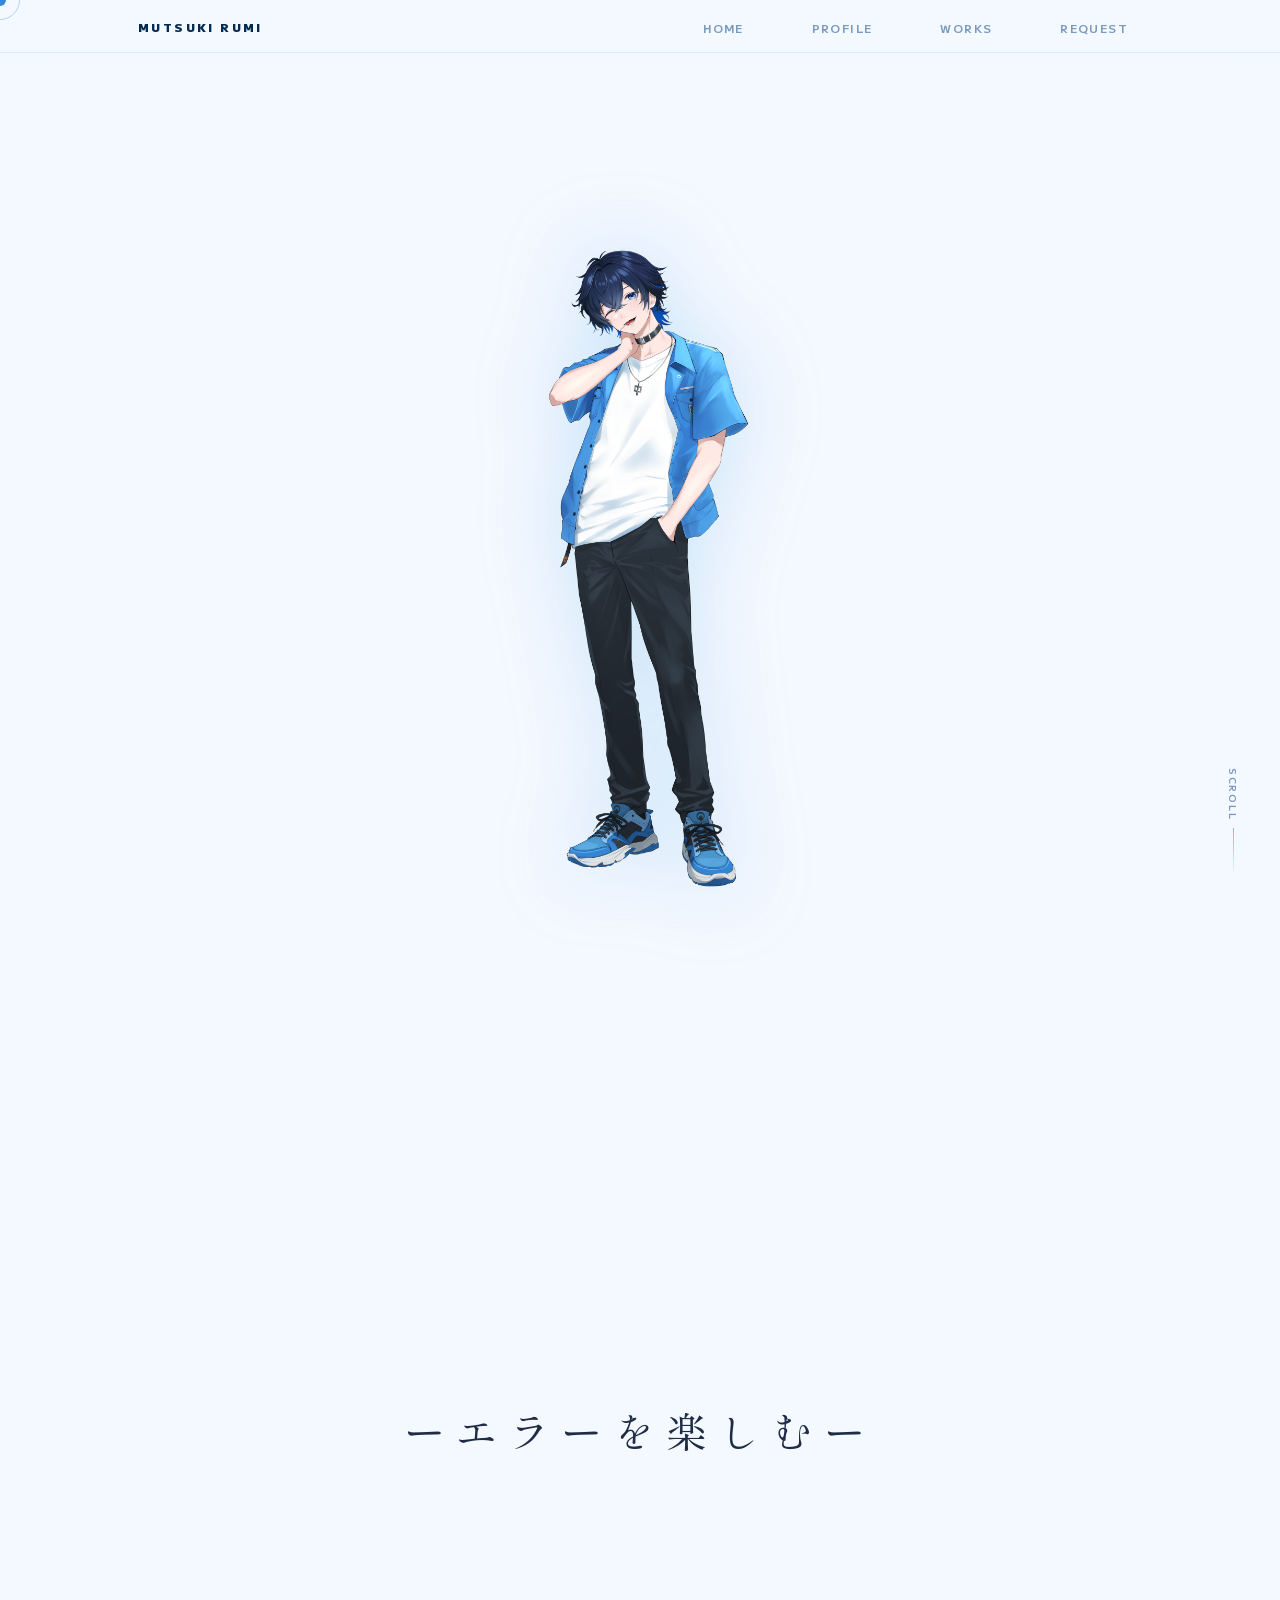
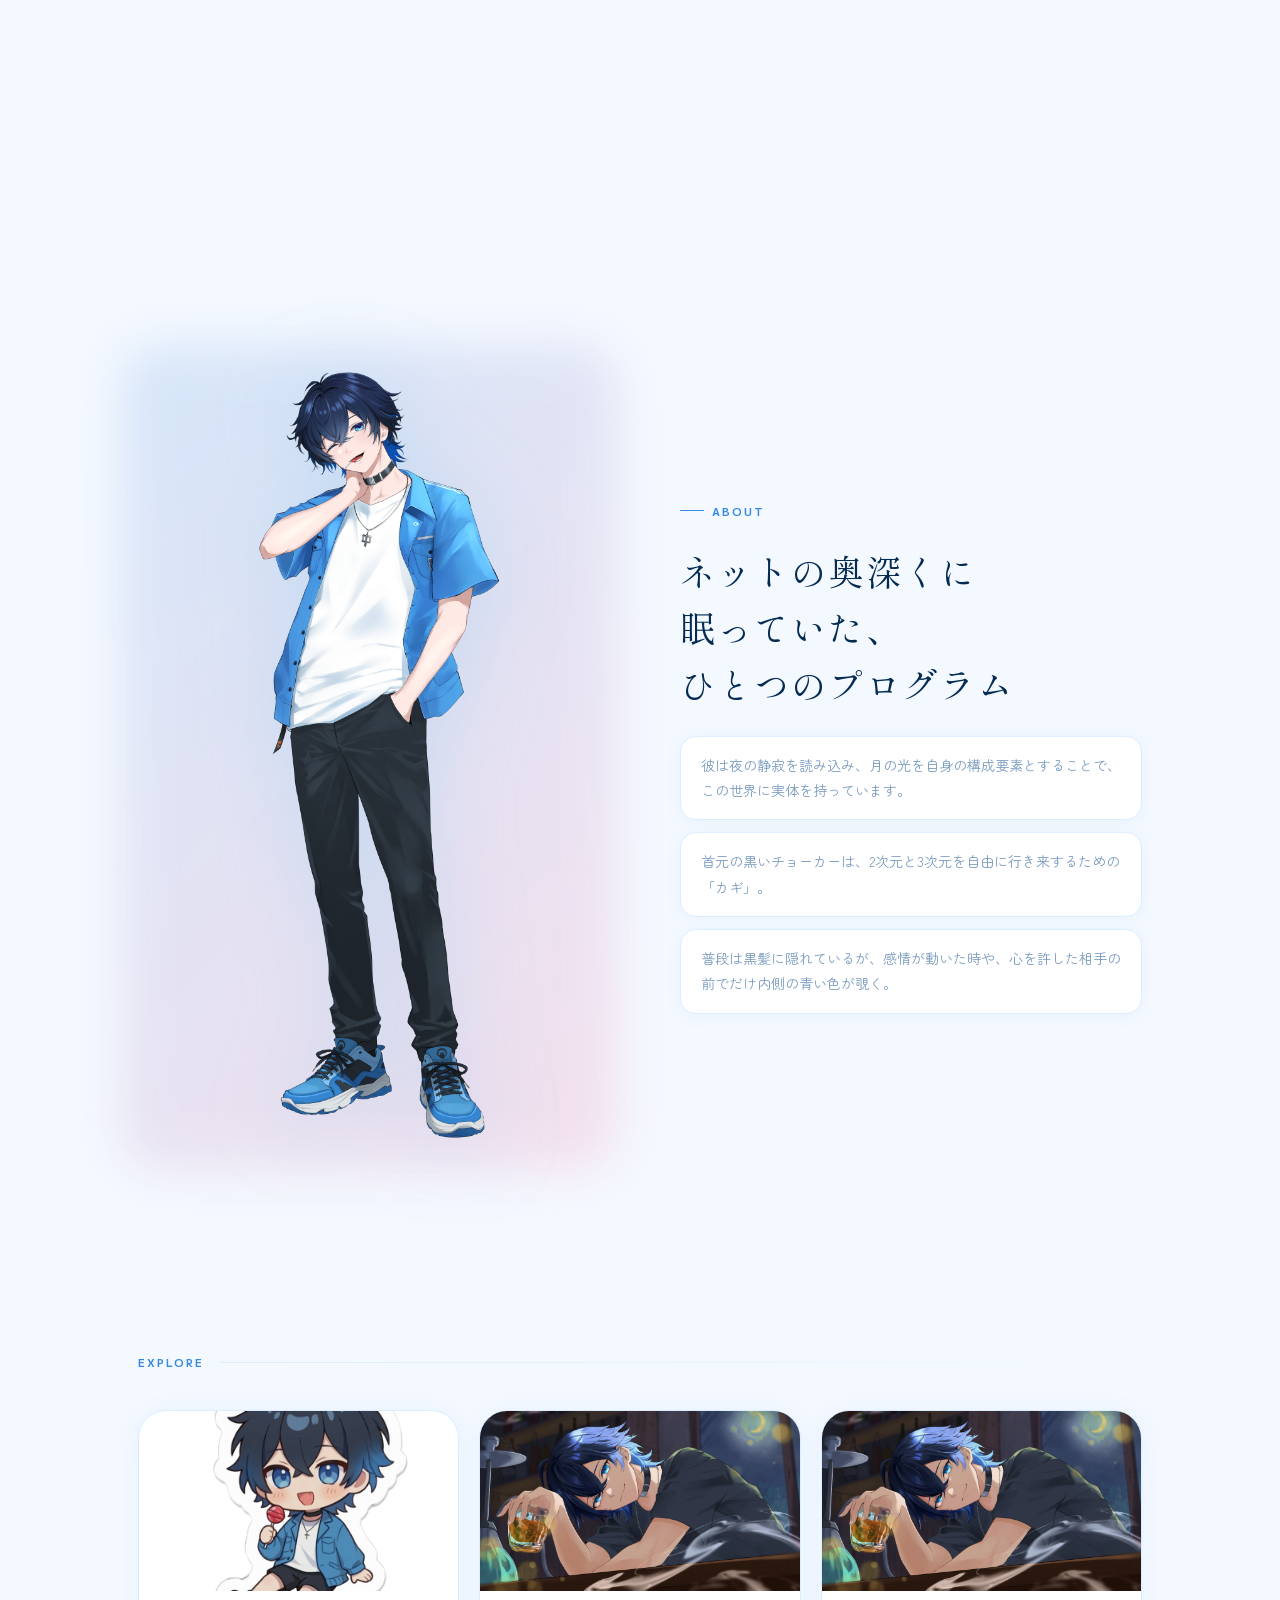
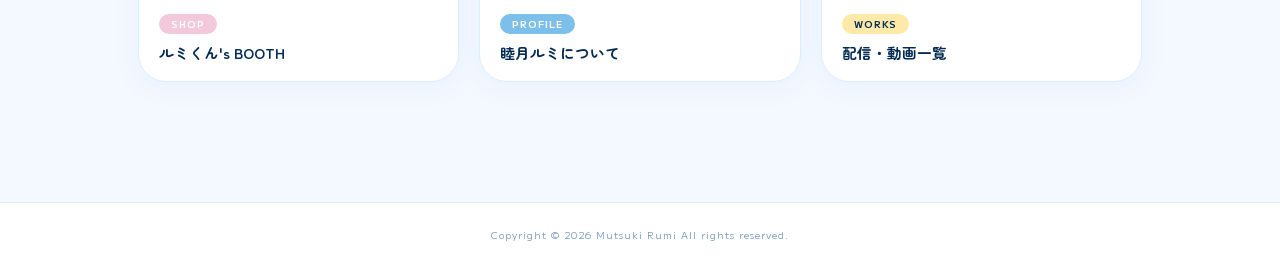
==== index.html @ 32a4a2ce "Add files via upload" ====
<!DOCTYPE html>
<html lang="ja">
<head>
  <meta charset="UTF-8">
  <meta name="viewport" content="width=device-width, initial-scale=1.0">
  <title>睦月ルミ — プログラマー系VTuber</title>
  <link rel="preconnect" href="https://fonts.googleapis.com">
  <link rel="preconnect" href="https://fonts.gstatic.com" crossorigin>
  <link href="https://fonts.googleapis.com/css2?family=Shippori+Mincho:wght@300;400&family=Zen+Maru+Gothic:wght@400;700&family=M+PLUS+1:wght@700;900&display=swap" rel="stylesheet">
  <style>
    /* ── トークン ── */
    :root {
      --bg:          #f4f8ff;
      --surface:     #ffffff;
      --blue-l:      #B5D4F4;
      --blue-m:      #7bbfea;
      --blue-d:      #378ADD;
      --navy:        #042C53;
      --pink:        #f4c8db;
      --yellow:      #ffe9a8;
      --text:        #1e2d45;
      --muted:       #7a9bbf;
      --border:      #daeeff;
      --r-m:         16px;
      --r-l:         28px;
      --r-full:      9999px;
    }

    *,*::before,*::after{box-sizing:border-box;margin:0;padding:0;}
    html{scroll-behavior:smooth;}
    body{
      background:var(--bg);
      color:var(--text);
      font-family:'Zen Maru Gothic',sans-serif;
      overflow-x:hidden;
    }
    img{display:block;max-width:100%;}
    a{text-decoration:none;color:inherit;}

    /* ── ローダー ── */
    .loader{
      position:fixed;inset:0;
      background:#cee7ff;
      display:flex;align-items:center;justify-content:center;
      z-index:9999;
      transition:opacity .4s ease;
    }
    .loader.hide{opacity:0;pointer-events:none;}
    .loader svg{width:400px;height:300px;visibility:hidden;}

    /* ── カスタムカーソル ── */
    .cursor{
      position:fixed;
      width:12px;height:12px;
      border-radius:50%;
      background:var(--blue-d);
      pointer-events:none;
      z-index:9998;
      transform:translate(-50%,-50%);
      transition:transform .1s ease, width .3s ease, height .3s ease, opacity .3s ease;
      mix-blend-mode:multiply;
    }
    .cursor-ring{
      position:fixed;
      width:40px;height:40px;
      border-radius:50%;
      border:1.5px solid var(--blue-m);
      pointer-events:none;
      z-index:9997;
      transform:translate(-50%,-50%);
      transition:transform .15s ease, width .3s ease, height .3s ease, opacity .3s ease;
      opacity:.6;
    }
    .cursor.hovered{width:6px;height:6px;}
    .cursor-ring.hovered{width:56px;height:56px;opacity:.3;}

    /* ── ナビ ── */
    .nav{
      position:fixed;top:0;left:0;width:100%;z-index:200;
      background:rgba(244,248,255,.75);
      backdrop-filter:blur(16px);
      border-bottom:1px solid var(--border);
    }
    .nav__inner{
      max-width:1100px;margin:0 auto;
      padding:14px 48px;
      display:flex;align-items:center;justify-content:space-between;
    }
    .nav__logo{
      font-family:'M PLUS 1',sans-serif;
      font-size:.75rem;font-weight:900;
      letter-spacing:.2em;color:var(--navy);
      text-transform:uppercase;
    }
    .nav__menu{display:flex;gap:40px;list-style:none;}
    .nav__menu a{
      font-family:'M PLUS 1',sans-serif;
      font-size:.72rem;font-weight:700;
      letter-spacing:.12em;text-transform:uppercase;
      color:var(--muted);
      padding:4px 14px;border-radius:var(--r-full);
      transition:background .25s,color .25s;
    }
    .nav__menu a:hover{background:var(--blue-l);color:var(--navy);}

    /* ── HERO ── */
    .hero{
      position:relative;width:100%;height:100svh;min-height:600px;
      overflow: visible;  /* hidden → visible */
      display:grid;place-items:center;
      margin-bottom: 400px;
    }
    .hero__video-wrap{position:absolute;inset:0;z-index:0;}
    .hero__video-wrap video{width:100%;height:100%;object-fit:cover;display:block;}
    .hero__overlay{
      position:absolute;inset:0;z-index:1;
      background:linear-gradient(to bottom,
        rgba(244,248,255,.3) 0%,
        rgba(244,248,255,.1) 40%,
        rgba(244,248,255,.85) 100%);
    }

    /* 泡 */
    .hero__bubbles{
      position:absolute;top:0;left:50%;transform:translateX(-50%);
      width:100%;max-width:15rem;
      opacity:.55;z-index:2;pointer-events:none;overflow:visible;
    }
    .bubbles circle{stroke:var(--blue-m);fill:none;}
    .bubbles-large>g,.bubbles-small>g{transform:translateY(2048px);opacity:0;}
    .bubbles-large>g:nth-of-type(1){animation:bup 6.5s infinite;}
    .bubbles-large>g:nth-of-type(2){animation:bup 5.25s .25s infinite;}
    .bubbles-large>g:nth-of-type(3){animation:bup 6s .75s infinite;}
    .bubbles-large>g:nth-of-type(4){animation:bup 5.5s 1.5s infinite;}
    .bubbles-large>g:nth-of-type(5){animation:bup 6.5s 4s infinite;}
    .bubbles-small>g:nth-of-type(1){animation:bup 5.25s infinite;}
    .bubbles-small>g:nth-of-type(2){animation:bup 5.75s infinite;}
    .bubbles-small>g:nth-of-type(3){animation:bup 5.25s .25s infinite;}
    .bubbles-small>g:nth-of-type(4){animation:bup 5.75s .325s infinite;}
    .bubbles-small>g:nth-of-type(5){animation:bup 6s .125s infinite;}
    .bubbles-small>g:nth-of-type(6){animation:bup 5.13s .25s infinite;}
    .bubbles-small>g:nth-of-type(7){animation:bup 6.25s .35s infinite;}
    .bubbles-small>g:nth-of-type(8){animation:bup 7s .2s infinite;}
    .bubbles-small>g:nth-of-type(9){animation:bup 6.25s .233s infinite;}
    @keyframes bup{
      0%{opacity:0;}10%,90%{opacity:1;}
      100%{opacity:0;transform:translateY(-1024px);}
    }

    /* キャラ */
    .hero__chara{
      position:absolute;bottom:0;left:50%;
      transform:translateX(-50%);
      width:clamp(220px,30vw,460px);
      height:auto;z-index:3;pointer-events:none;
      filter:drop-shadow(0 0 40px rgba(123,191,234,.35));
      animation:float 4s ease-in-out infinite;
    }
    @keyframes float{
      0%,100%{transform:translateX(-50%) translateY(0);}
      50%{transform:translateX(-50%) translateY(-14px);}
    }

    /* グリッチキャプション */
    .hero__caption {
      text-align: center;
      padding: 100px 0;
      width: 100%;
    }

    .glitch{
      font-family:'Shippori Mincho',serif;
      font-size:clamp(1.3rem,3.2vw,2.6rem);
      font-weight:300;
      letter-spacing:.28em;
      color:var(--text);
      display:inline-block;
      position:relative;overflow:hidden;
      height:1.4em;
    }
    /* 1ブロック分だけ表示 */
    .glitch .block{display:inline-block;}
    .glitch .block:last-child{
      position:absolute;top:100%;left:0;
      color:var(--blue-d);
    }
    .glitch .letter{
      display:inline-block;
      transition:transform .6s cubic-bezier(.76,0,.24,1);
    }
    .glitch:hover .letter{transform:translateY(-100%);}
    .glitch .letter:nth-child(1){transition-delay:.00s;}
    .glitch .letter:nth-child(2){transition-delay:.05s;}
    .glitch .letter:nth-child(3){transition-delay:.10s;}
    .glitch .letter:nth-child(4){transition-delay:.15s;}
    .glitch .letter:nth-child(5){transition-delay:.20s;}
    .glitch .letter:nth-child(6){transition-delay:.25s;}
    .glitch .letter:nth-child(7){transition-delay:.30s;}
    .glitch .letter:nth-child(8){transition-delay:.35s;}
    .glitch .letter:nth-child(9){transition-delay:.40s;}
    .glitch .letter:nth-child(10){transition-delay:.45s;}
    .glitch .letter:nth-child(11){transition-delay:.50s;}
    .glitch .letter:nth-child(12){transition-delay:.55s;}

    /* 流れ星 */
    .star-particle{
      position:absolute;width:5px;height:5px;border-radius:50%;
      background:rgba(255,255,255,.95);pointer-events:none;
      transform:translate(-50%,-50%);z-index:10;
      box-shadow:0 0 8px 3px rgba(123,191,234,.8);
      animation:sfade .6s ease forwards;
    }
    @keyframes sfade{
      0%{opacity:1;transform:translate(-50%,-50%) scale(1);}
      100%{opacity:0;transform:translate(-50%,-50%) scale(0);}
    }

    /* スクロール誘導 */
    .hero__scroll{
      position:absolute;bottom:24px;right:40px;z-index:4;
      display:flex;flex-direction:column;align-items:center;gap:8px;
    }
    .hero__scroll span{
      font-family:'M PLUS 1',sans-serif;
      font-size:.6rem;font-weight:700;
      letter-spacing:.18em;color:var(--muted);
      text-transform:uppercase;
      writing-mode:vertical-rl;
    }
    .hero__scroll-line{
      width:1px;height:48px;
      background:linear-gradient(to bottom,var(--blue-m),transparent);
      animation:scroll-line 2s ease-in-out infinite;
    }
    @keyframes scroll-line{
      0%{transform:scaleY(0);transform-origin:top;}
      50%{transform:scaleY(1);transform-origin:top;}
      51%{transform:scaleY(1);transform-origin:bottom;}
      100%{transform:scaleY(0);transform-origin:bottom;}
    }

    /* ── ABOUT ── */
    .about{
      max-width:1100px;margin:0 auto;
      padding: 400px 48px 120px;
      display:grid;
      grid-template-columns:1fr 1fr;
      gap:80px;align-items:center;
    }
    .about__img-wrap{position:relative;}
    .about__img-wrap::before{
      content:'';
      position:absolute;
      inset:-16px;
      border-radius:40px;
      background:linear-gradient(135deg,var(--blue-l),var(--pink));
      z-index:0;
      opacity:.5;
      filter:blur(24px);
      animation:glow-pulse 3s ease-in-out infinite;
    }
    @keyframes glow-pulse{
      0%,100%{opacity:.4;transform:scale(1);}
      50%{opacity:.7;transform:scale(1.04);}
    }
    .about__img-wrap img{
      position:relative;z-index:1;
      width:100%;height:auto;
      border-radius:32px;
      filter:drop-shadow(0 8px 40px rgba(123,191,234,.25));
    }
    .about__text{
      display:flex;flex-direction:column;gap:24px;
    }
    .about__label{
      display:inline-flex;align-items:center;gap:8px;
      font-family:'M PLUS 1',sans-serif;
      font-size:.68rem;font-weight:700;letter-spacing:.18em;
      color:var(--blue-d);text-transform:uppercase;
    }
    .about__label::before{
      content:'';display:block;
      width:24px;height:1px;
      background:var(--blue-d);
    }
    .about__heading{
      font-family:'Shippori Mincho',serif;
      font-size:clamp(1.5rem,2.8vw,2.2rem);
      font-weight:400;letter-spacing:.06em;line-height:1.6;
      color:var(--navy);
    }
    .about__cards{display:flex;flex-direction:column;gap:12px;}
    .about__card{
      background:var(--surface);
      border:1px solid var(--border);
      border-radius:var(--r-m);
      padding:16px 20px;
      font-size:.88rem;color:var(--muted);line-height:1.8;
      box-shadow:0 2px 16px rgba(123,191,234,.08);
      transition:transform .3s ease,box-shadow .3s ease;
    }
    .about__card:hover{
      transform:translateX(6px);
      box-shadow:0 4px 24px rgba(123,191,234,.18);
    }

    /* ── LINKS ── */
    .links{
      padding:80px 48px 120px;
      max-width:1100px;margin:0 auto;
    }
    .links__header{
      display:flex;align-items:center;gap:16px;
      margin-bottom:40px;
    }
    .links__label{
      font-family:'M PLUS 1',sans-serif;
      font-size:.68rem;font-weight:700;letter-spacing:.18em;
      color:var(--blue-d);text-transform:uppercase;
    }
    .links__line{
      flex:1;height:1px;
      background:linear-gradient(to right,var(--border),transparent);
    }
    .links__grid{
      display:grid;
      grid-template-columns:repeat(3,1fr);
      gap:20px;
    }
    .link-card{
      border:1px solid var(--border);
      border-radius:var(--r-l);
      overflow:hidden;
      background:var(--surface);
      box-shadow:0 4px 24px rgba(123,191,234,.10);
      transition:transform .35s cubic-bezier(.34,1.56,.64,1),box-shadow .35s ease,border-color .35s ease;
      position:relative;
    }
    .link-card::after{
      content:'';
      position:absolute;inset:0;
      border-radius:var(--r-l);
      background:linear-gradient(135deg,transparent 60%,rgba(181,212,244,.15) 100%);
      opacity:0;
      transition:opacity .35s ease;
    }
    .link-card:hover{
      transform:translateY(-10px) scale(1.02);
      box-shadow:0 16px 48px rgba(123,191,234,.25);
      border-color:var(--blue-m);
    }
    .link-card:hover::after{opacity:1;}
    .link-card__img{
      width:100%;aspect-ratio:16/9;object-fit:cover;
      display:block;
      transition:transform .5s ease,filter .5s ease;
      filter:brightness(.95);
    }
    .link-card:hover .link-card__img{
      transform:scale(1.06);
      filter:brightness(1.05);
    }
    .link-card__body{padding:18px 20px;}
    .link-card__tag{
      display:inline-block;
      font-family:'M PLUS 1',sans-serif;
      font-size:.6rem;font-weight:700;letter-spacing:.1em;
      text-transform:uppercase;color:#fff;
      padding:3px 12px;border-radius:var(--r-full);
      margin-bottom:8px;
    }
    .link-card:nth-child(1) .link-card__tag{background:var(--pink);}
    .link-card:nth-child(2) .link-card__tag{background:var(--blue-m);}
    .link-card:nth-child(3) .link-card__tag{background:var(--yellow);color:var(--navy);}
    .link-card__title{
      font-family:'Zen Maru Gothic',sans-serif;
      font-size:.92rem;font-weight:700;
      color:var(--navy);
    }

    /* ── フェードイン ── */
    [data-fade]{
      opacity:0;transform:translateY(48px);
      transition:opacity .9s ease,transform .9s ease;
    }
    [data-fade].is-visible{opacity:1;transform:translateY(0);}
    [data-fade-delay="1"]{transition-delay:.15s;}
    [data-fade-delay="2"]{transition-delay:.30s;}

    /* ── フッター ── */
    .footer{
      border-top:1px solid var(--border);
      padding:24px 48px;
      text-align:center;
      background:var(--surface);
    }
    .footer p{
      font-family:'M PLUS 1',sans-serif;
      font-size:.62rem;letter-spacing:.1em;
      color:var(--muted);
    }

    .message-wrap {
      text-align: center;
      padding: 80px 0;
      background: var(--bg);
    }

    /* ── レスポンシブ ── */
    @media(max-width:768px){
      .nav__inner{padding:12px 16px;}
      .nav__menu{gap:4px;}
      .nav__menu a{font-size:.62rem;padding:4px 8px;}
      .cursor,.cursor-ring{display:none;}
      .about{
        grid-template-columns:1fr;
        padding:80px 20px;gap:40px;
      }
      .about__img-wrap{display:none;}
      .links{padding:40px 20px 80px;}
      .links__grid{grid-template-columns:1fr;}
      .hero__chara{width:clamp(180px,65vw,280px);}
      .hero__scroll{display:none;}
      .glitch{font-size:clamp(1.1rem,5.5vw,1.6rem) !important;letter-spacing:.15em !important;}
    }

    @media(prefers-reduced-motion:reduce){
      *,*::before,*::after{animation-duration:.01ms !important;transition-duration:.01ms !important;}
    }
  </style>
</head>
<body>

  <!-- カスタムカーソル -->
  <div class="cursor" id="cursor"></div>
  <div class="cursor-ring" id="cursorRing"></div>

  <!-- ローダー -->
  <div class="loader" id="loader">
    <svg id="mainSVG" xmlns="http://www.w3.org/2000/svg" viewBox="0 0 800 600">
      <defs>
        <filter id="drop" x="-100%" y="-100%" width="250%" height="250%">
          <feGaussianBlur stdDeviation="5" result="coloredBlur"/>
          <feOffset dx="0" dy="60" result="offsetblur"/>
          <feFlood flood-color="#555" flood-opacity="0.12"/>
          <feComposite in2="offsetblur" operator="in"/>
          <feMerge><feMergeNode/><feMergeNode in="SourceGraphic"/></feMerge>
        </filter>
        <filter id="drop2" x="-100%" y="-100%" width="250%" height="250%">
          <feGaussianBlur stdDeviation="6" result="coloredBlur"/>
          <feOffset dx="0" dy="6" result="offsetblur"/>
          <feFlood flood-color="#555" flood-opacity="0.51"/>
          <feComposite in2="offsetblur" operator="in"/>
          <feMerge><feMergeNode/><feMergeNode in="SourceGraphic"/></feMerge>
        </filter>
        <filter id="goo">
          <feGaussianBlur in="SourceGraphic" stdDeviation="7" result="blur"/>
          <feColorMatrix in="blur" mode="matrix" values="1 0 0 0 0  0 1 0 0 0  0 0 1 0 0  0 0 0 21 -9" result="cm"/>
          <feBlend/>
        </filter>
        <linearGradient id="grad1" gradientUnits="userSpaceOnUse" x1="400" y1="100" x2="400" y2="600">
          <stop offset="0" style="stop-color:#059FF6"/><stop offset="1" style="stop-color:#0369F3"/>
        </linearGradient>
        <linearGradient id="grad2" gradientUnits="userSpaceOnUse" x1="400" y1="200" x2="400" y2="400">
          <stop offset="0" style="stop-color:#059FF6"/><stop offset="1" style="stop-color:#0408A7"/>
        </linearGradient>
        <linearGradient id="grad3" gradientUnits="userSpaceOnUse" x1="400" y1="500" x2="400" y2="600">
          <stop offset="0" style="stop-color:#059FF6"/><stop offset="1" style="stop-color:#0369F3"/>
        </linearGradient>
        <linearGradient id="grad4" gradientUnits="userSpaceOnUse" x1="400" y1="200" x2="400" y2="300">
          <stop offset="0" style="stop-color:#02DBFE"/><stop offset="1" style="stop-color:#0369F3"/>
        </linearGradient>
        <clipPath id="mainMask"><circle cx="400" cy="300" r="100"/></clipPath>
        <clipPath id="otherMask"><rect x="300" y="0" width="200" height="400" rx="100" ry="100"/></clipPath>
      </defs>
      <g filter="url(#drop)">
        <g id="whole" clip-path="url(#mainMask)">
          <g class="dots1" filter="url(#goo)" fill="url(#grad1)">
            <circle class="outline" cx="400" cy="300" r="90" fill="none" stroke="#0369F3" stroke-width="23" stroke-dasharray="160 65"/>
            <circle class="dot" cx="0" cy="0" r="20"/><circle class="dot" cx="0" cy="0" r="20"/>
            <circle class="dot" cx="0" cy="0" r="20"/><circle class="dot" cx="0" cy="0" r="20"/>
            <circle class="dot" cx="0" cy="0" r="20"/><circle class="dot" cx="0" cy="0" r="20"/>
            <circle class="dot" cx="0" cy="0" r="20"/><circle class="dot" cx="0" cy="0" r="20"/>
            <circle class="dot" cx="0" cy="0" r="20"/>
          </g>
          <g class="dots2" filter="url(#goo)" fill="url(#grad2)">
            <circle class="outline" cx="400" cy="300" r="90" fill="none" stroke="#0408A7" stroke-width="23" stroke-dasharray="160 40"/>
            <circle class="dot" cx="0" cy="0" r="20"/><circle class="dot" cx="0" cy="0" r="20"/>
            <circle class="dot" cx="0" cy="0" r="20"/><circle class="dot" cx="0" cy="0" r="20"/>
            <circle class="dot" cx="0" cy="0" r="20"/><circle class="dot" cx="0" cy="0" r="20"/>
            <circle class="dot" cx="0" cy="0" r="20"/><circle class="dot" cx="0" cy="0" r="20"/>
            <circle class="dot" cx="0" cy="0" r="20"/>
          </g>
          <g class="dots3" filter="url(#goo)" fill="url(#grad3)">
            <circle class="outline" cx="400" cy="300" r="90" fill="none" stroke="url(#grad3)" stroke-width="23" stroke-dasharray="240"/>
            <circle class="dot" cx="0" cy="0" r="20"/><circle class="dot" cx="0" cy="0" r="20"/>
            <circle class="dot" cx="0" cy="0" r="20"/><circle class="dot" cx="0" cy="0" r="20"/>
            <circle class="dot" cx="0" cy="0" r="20"/><circle class="dot" cx="0" cy="0" r="20"/>
            <circle class="dot" cx="0" cy="0" r="20"/><circle class="dot" cx="0" cy="0" r="20"/>
            <circle class="dot" cx="0" cy="0" r="20"/>
          </g>
          <g class="dots4" filter="url(#goo)" fill="url(#grad4)">
            <circle class="dot" cx="0" cy="0" r="20"/><circle class="dot" cx="0" cy="0" r="20"/>
            <circle class="dot" cx="0" cy="0" r="20"/><circle class="dot" cx="0" cy="0" r="20"/>
            <circle class="dot" cx="0" cy="0" r="20"/><circle class="dot" cx="0" cy="0" r="20"/>
            <circle class="dot" cx="0" cy="0" r="20"/><circle class="dot" cx="0" cy="0" r="20"/>
            <circle class="dot" cx="0" cy="0" r="20"/>
          </g>
        </g>
      </g>
      <g filter="url(#drop2)">
        <g clip-path="url(#otherMask)">
          <g class="dots5" fill="url(#grad2)" filter="url(#goo)">
            <circle class="outsideDot" cx="0" cy="0" r="20"/><circle class="outsideDot" cx="0" cy="0" r="20"/>
            <circle class="outsideDot" cx="0" cy="0" r="20"/><circle class="outsideDot" cx="0" cy="0" r="20"/>
            <circle class="outsideDot" cx="0" cy="0" r="20"/><circle class="outsideDot" cx="0" cy="0" r="20"/>
            <circle class="outsideDot" cx="0" cy="0" r="20"/><circle class="outsideDot" cx="0" cy="0" r="20"/>
            <circle class="outsideDot" cx="0" cy="0" r="20"/>
          </g>
        </g>
      </g>
    </svg>
  </div>

  <!-- ナビ -->
  <header>
    <nav class="nav" aria-label="メインナビゲーション">
      <div class="nav__inner">
        <span class="nav__logo">Mutsuki Rumi</span>
        <ul class="nav__menu">
          <li><a href="index.html">Home</a></li>
          <li><a href="PROFILE.html">Profile</a></li>
          <li><a href="WORKS.html">Works</a></li>
          <li><a href="HP依頼.html">Request</a></li>
        </ul>
      </div>
    </nav>
  </header>

  <main>
    <!-- HERO -->
    <section class="hero" aria-label="メインビジュアル">
      <div class="hero__video-wrap" id="videoWrap">
        <video src="hp2.mp4" autoplay muted loop playsinline></video>
      </div>
      <div class="hero__overlay" aria-hidden="true"></div>

      <div class="hero__bubbles" aria-hidden="true">
        <svg class="bubbles" xmlns="http://www.w3.org/2000/svg" viewBox="0 0 701 1024" style="overflow:visible;">
          <g class="bubbles-large" stroke-width="7">
            <g><g transform="translate(10 940)"><circle cx="35" cy="35" r="35"/></g></g>
            <g><g transform="translate(373 940)"><circle cx="35" cy="35" r="35"/></g></g>
            <g><g transform="translate(408 940)"><circle cx="35" cy="35" r="35"/></g></g>
            <g><g transform="translate(621 940)"><circle cx="35" cy="35" r="35"/></g></g>
            <g><g transform="translate(179 940)"><circle cx="35" cy="35" r="35"/></g></g>
          </g>
          <g class="bubbles-small" stroke-width="4">
            <g><g transform="translate(147 984)"><circle cx="15" cy="15" r="15"/></g></g>
            <g><g transform="translate(255 984)"><circle cx="15" cy="15" r="15"/></g></g>
            <g><g transform="translate(573 984)"><circle cx="15" cy="15" r="15"/></g></g>
            <g><g transform="translate(429 984)"><circle cx="15" cy="15" r="15"/></g></g>
            <g><g transform="translate(91 984)"><circle cx="15" cy="15" r="15"/></g></g>
            <g><g transform="translate(640 984)"><circle cx="15" cy="15" r="15"/></g></g>
            <g><g transform="translate(321 984)"><circle cx="15" cy="15" r="15"/></g></g>
            <g><g transform="translate(376 984)"><circle cx="15" cy="15" r="15"/></g></g>
            <g><g transform="translate(497 984)"><circle cx="15" cy="15" r="15"/></g></g>
          </g>
        </svg>
      </div>

      <img src="睦月ルミ様ご依頼.png" alt="睦月ルミ" class="hero__chara" aria-hidden="true">
      <div style="height:400px;"></div>

      <div class="hero__scroll" aria-hidden="true">
        <span>Scroll</span>
        <div class="hero__scroll-line"></div>
      </div>
    </section>


    <div class="hero__caption">
      <h1 class="glitch" id="glitchText">ーエラーを楽しむー</h1>
    </div>

    <!-- ABOUT -->
    <section class="about" aria-label="自己紹介">
      <div class="about__img-wrap" data-fade>
        <img src="睦月ルミ様ご依頼.png" alt="睦月ルミ イラスト">
      </div>
      <div class="about__text" data-fade data-fade-delay="1">
        <span class="about__label">About</span>
        <h2 class="about__heading">ネットの奥深くに<br>眠っていた、<br>ひとつのプログラム</h2>
        <div class="about__cards">
          <div class="about__card">彼は夜の静寂を読み込み、月の光を自身の構成要素とすることで、この世界に実体を持っています。</div>
          <div class="about__card">首元の黒いチョーカーは、2次元と3次元を自由に行き来するための「カギ」。</div>
          <div class="about__card">普段は黒髪に隠れているが、感情が動いた時や、心を許した相手の前でだけ内側の青い色が覗く。</div>
        </div>
      </div>
    </section>

    <!-- LINKS -->
    <section class="links" aria-label="リンク集">
      <div class="links__header">
        <span class="links__label">Explore</span>
        <div class="links__line"></div>
      </div>
      <div class="links__grid">
        <a href="https://rumikun.booth.pm" target="_blank" rel="noopener noreferrer" class="link-card" data-fade>
          <img src="sozai2.png" alt="Shop" class="link-card__img">
          <div class="link-card__body">
            <span class="link-card__tag">Shop</span>
            <p class="link-card__title">ルミくん's BOOTH</p>
          </div>
        </a>
        <a href="PROFILE.html" class="link-card" data-fade data-fade-delay="1">
          <img src="のみ.jpg" alt="Profile" class="link-card__img">
          <div class="link-card__body">
            <span class="link-card__tag">Profile</span>
            <p class="link-card__title">睦月ルミについて</p>
          </div>
        </a>
        <a href="WORKS.html" class="link-card" data-fade data-fade-delay="2">
          <img src="のみ.jpg" alt="Works" class="link-card__img">
          <div class="link-card__body">
            <span class="link-card__tag">Works</span>
            <p class="link-card__title">配信・動画一覧</p>
          </div>
        </a>
      </div>
    </section>
  </main>

  <footer class="footer">
    <p>Copyright &copy; 2026 Mutsuki Rumi All rights reserved.</p>
  </footer>

  <noscript><style>.loader{display:none;}[data-fade]{opacity:1;transform:none;}</style></noscript>

  <script src="https://cdnjs.cloudflare.com/ajax/libs/gsap/3.12.2/gsap.min.js"></script>
  <script>
    /* ── カスタムカーソル ── */
    const cursor = document.getElementById('cursor');
    const ring   = document.getElementById('cursorRing');
    let mx=0,my=0,rx=0,ry=0;

    document.addEventListener('mousemove', e => {
      mx = e.clientX; my = e.clientY;
      cursor.style.left = mx+'px';
      cursor.style.top  = my+'px';
    });

    (function animRing(){
      rx += (mx - rx) * 0.12;
      ry += (my - ry) * 0.12;
      ring.style.left = rx+'px';
      ring.style.top  = ry+'px';
      requestAnimationFrame(animRing);
    })();

    document.querySelectorAll('a,button').forEach(el => {
      el.addEventListener('mouseenter', () => {
        cursor.classList.add('hovered');
        ring.classList.add('hovered');
      });
      el.addEventListener('mouseleave', () => {
        cursor.classList.remove('hovered');
        ring.classList.remove('hovered');
      });
    });

    /* ── ローダー ── */
    window.addEventListener('load', () => {
      const loader = document.getElementById('loader');
      gsap.set('svg', { visibility: 'visible' });
      gsap.set('.dot', { transformOrigin:'50% 50%', attr:{ cx:'random(350,450)', cy:440, r:'random(4,20)' } });
      gsap.set('.outsideDot', { transformOrigin:'50% 50%', attr:{ cx:'random(370,420)', cy:420, r:'random(3,19)' } });
      gsap.to('.dots1 .dot', { duration:'random(2,8)', attr:{ cy:'random(-220,-320)' }, stagger:{ each:.16, repeat:-1 }, ease:'linear' }).seek(100);
      gsap.to('.dots2 .dot', { duration:'random(2,5)', attr:{ cy:'random(-220,-320)' }, stagger:{ each:.16, repeat:-1 }, ease:'sine.in' }).seek(100);
      gsap.to('.dots3 .dot', { duration:'random(6,12)', attr:{ cy:'random(-220,-320)' }, stagger:{ each:.16, repeat:-1 }, ease:'sine.in' }).seek(100);
      gsap.to('.dots4 .dot', { duration:'random(3,9)', attr:{ cy:'random(-220,-320)' }, stagger:{ each:.16, repeat:-1 }, ease:'sine.in' }).seek(100);
      gsap.to('.dots5 .outsideDot', { duration:'random(3,9)', attr:{ cy:'random(-220,-320)', r:0 }, stagger:{ each:.16, repeat:-1 }, ease:'power2.in' }).seek(100);
      gsap.to('.outline', { duration:gsap.utils.wrap([7,6.1,5.2]), svgOrigin:'400 300', rotation:gsap.utils.wrap([-360,-360]), ease:'linear', stagger:{ each:1, repeat:-1 } }).seek(200);
      setTimeout(() => {
        loader.classList.add('hide');
        setTimeout(() => { loader.style.display='none'; }, 400);
      }, 2000);
    });

    /* ── ページ遷移 ── */
    document.querySelectorAll('a[href]').forEach(link => {
      link.addEventListener('click', e => {
        const href = link.getAttribute('href');
        if (!href || href.startsWith('http') || href.startsWith('#')) return;
        e.preventDefault();
        const loader = document.getElementById('loader');
        loader.style.display='flex'; loader.style.opacity='1';
        loader.classList.remove('hide');
        gsap.set('#mainSVG',{ visibility:'visible' });
        gsap.to('.dots1 .dot',{ duration:'random(2,8)', attr:{ cy:'random(-220,-320)' }, stagger:{ each:.16, repeat:-1 }, ease:'linear' }).seek(100);
        gsap.to('.dots2 .dot',{ duration:'random(2,5)', attr:{ cy:'random(-220,-320)' }, stagger:{ each:.16, repeat:-1 }, ease:'sine.in' }).seek(100);
        gsap.to('.outline',{ duration:gsap.utils.wrap([7,6.1,5.2]), svgOrigin:'400 300', rotation:gsap.utils.wrap([-360,-360]), ease:'linear', stagger:{ each:1, repeat:-1 } }).seek(200);
        setTimeout(() => { window.location.href = href; }, 800);
      });
    });

    /* ── グリッチテキスト（1ブロックのみ・複製なし） ── */
    const glitchEl = document.getElementById('glitchText');
    const rawText  = glitchEl.innerText;
    glitchEl.innerHTML = '';

    const block1 = document.createElement('div');
    block1.classList.add('block');
    for (const ch of rawText) {
      const sp = document.createElement('span');
      sp.classList.add('letter');
      sp.innerText = ch.trim() === '' ? '\xa0' : ch;
      block1.appendChild(sp);
    }
    glitchEl.appendChild(block1);

    /* 2ブロック目（ホバー後に見えるアクセントカラー版）*/
    const block2 = block1.cloneNode(true);
    glitchEl.appendChild(block2);

    /* ── IntersectionObserver ── */
    const io = new IntersectionObserver(entries => {
      entries.forEach(entry => {
        if (entry.isIntersecting) {
          entry.target.classList.add('is-visible');
          io.unobserve(entry.target);
        }
      });
    }, { threshold: 0.12 });
    document.querySelectorAll('[data-fade]').forEach(el => io.observe(el));

    /* ── 流れ星 ── */
    const vw = document.getElementById('videoWrap');
    if (vw) {
      vw.addEventListener('mousemove', e => {
        const r = vw.getBoundingClientRect();
        const star = document.createElement('div');
        star.classList.add('star-particle');
        star.style.left = (e.clientX - r.left)+'px';
        star.style.top  = (e.clientY - r.top)+'px';
        vw.appendChild(star);
        setTimeout(() => star.remove(), 600);
      });
    }
  </script>
</body>
</html>
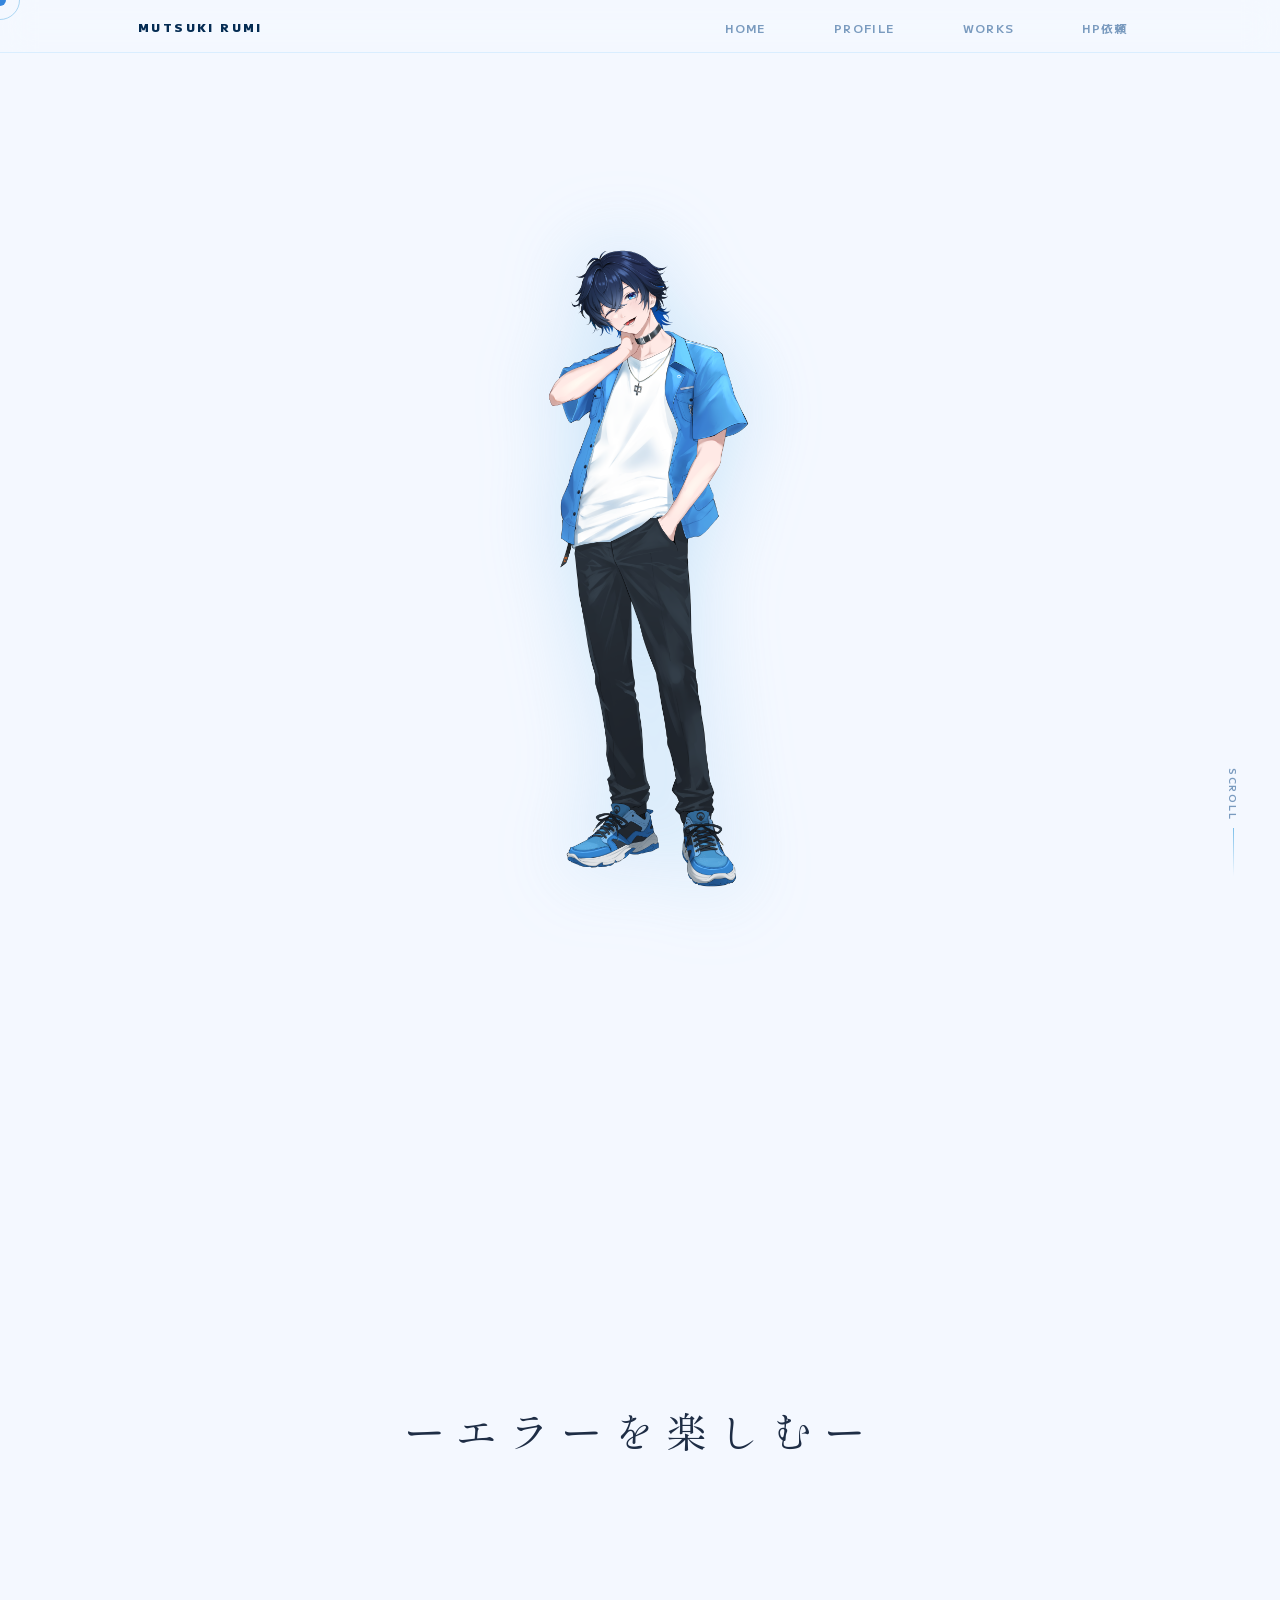
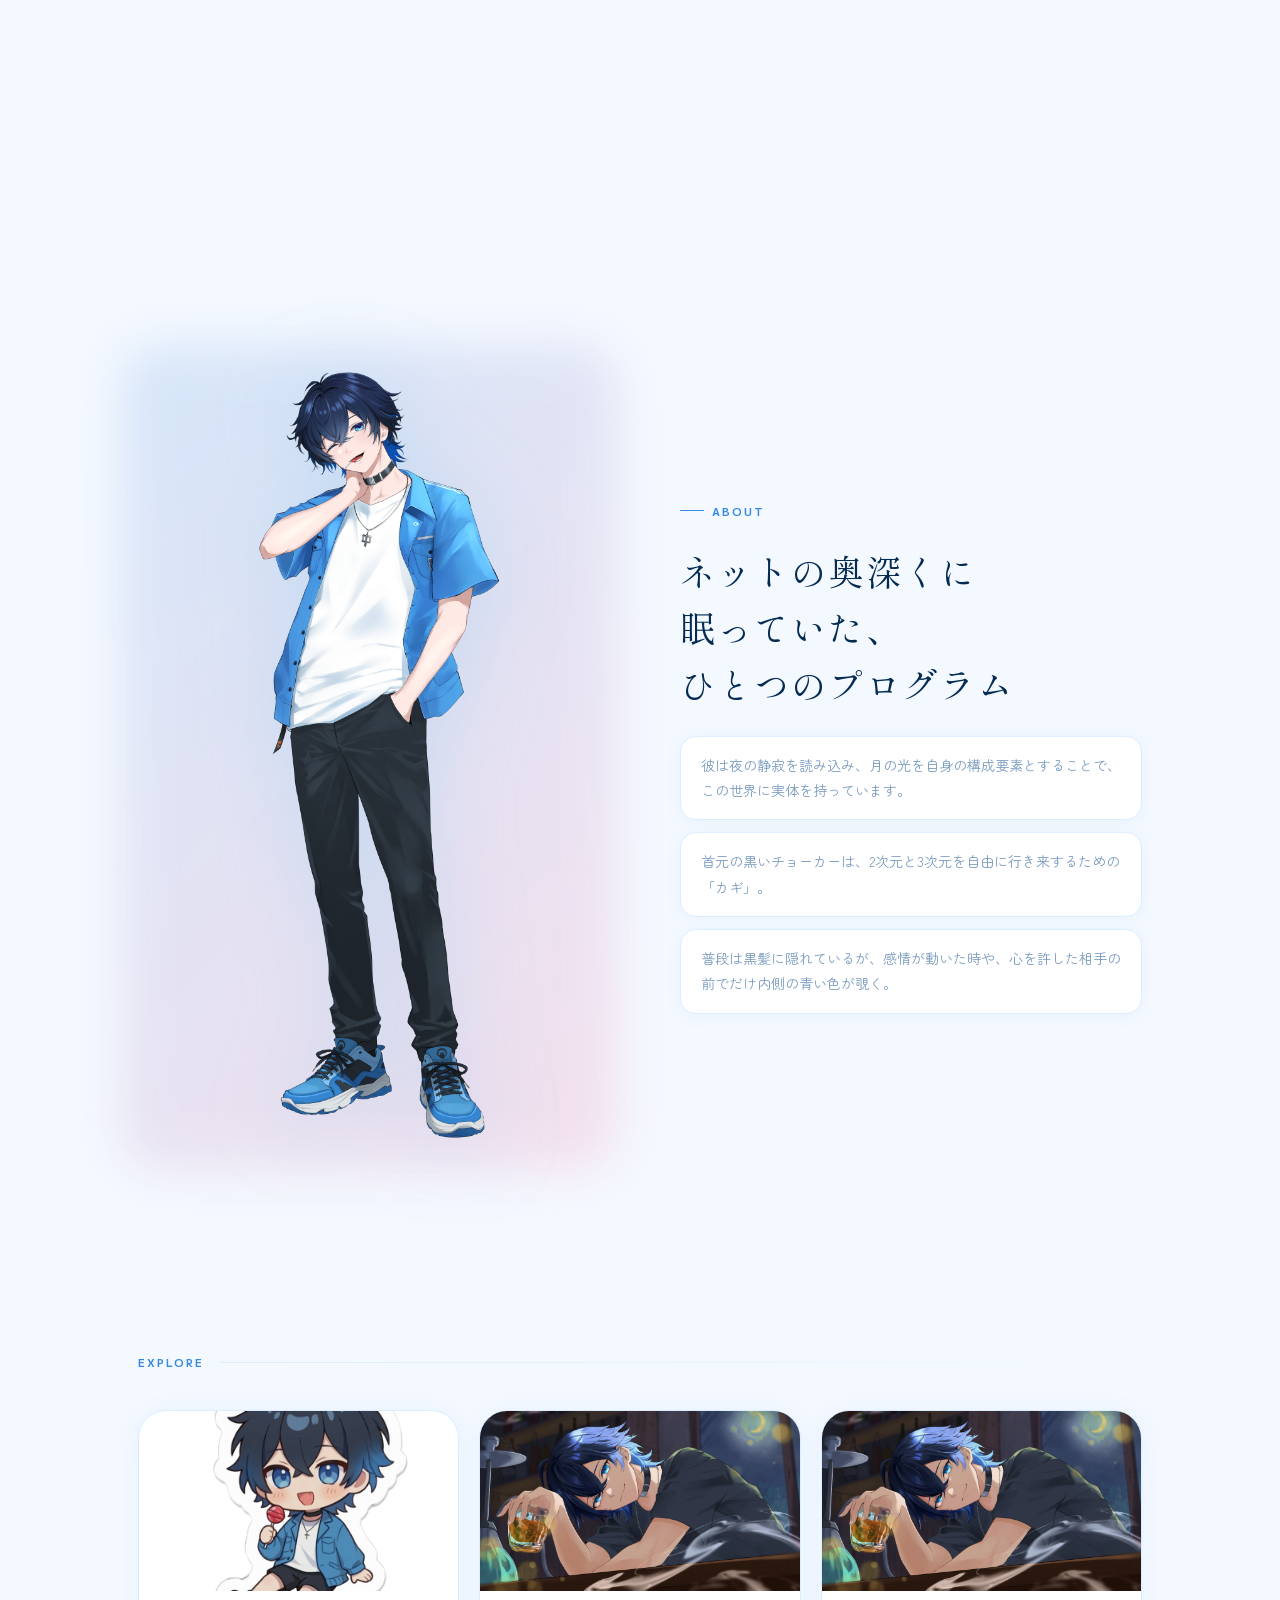
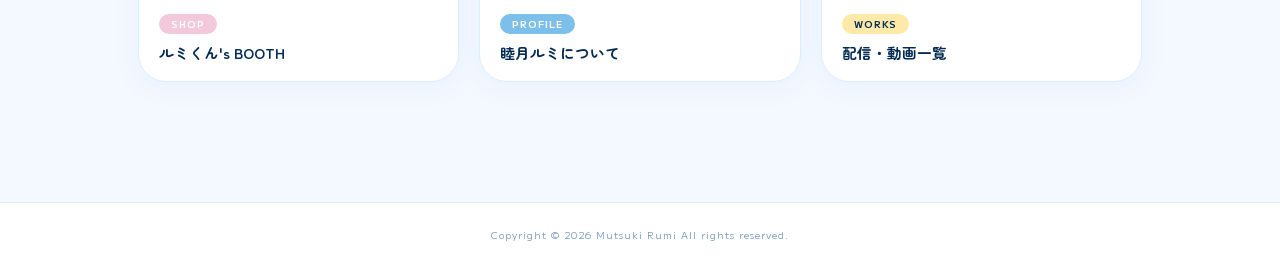
==== commit e4db8920: "Update index.html" ====
--- a/index.html
+++ b/index.html
@@ -531,7 +531,7 @@
           <li><a href="index.html">Home</a></li>
           <li><a href="PROFILE.html">Profile</a></li>
           <li><a href="WORKS.html">Works</a></li>
-          <li><a href="HP依頼.html">Request</a></li>
+          <li><a href="HP依頼.html">HP依頼</a></li>
         </ul>
       </div>
     </nav>
@@ -541,7 +541,7 @@
     <!-- HERO -->
     <section class="hero" aria-label="メインビジュアル">
       <div class="hero__video-wrap" id="videoWrap">
-        <video src="hp2.mp4" autoplay muted loop playsinline></video>
+        <video src="HP2.mp4" autoplay muted loop playsinline></video>
       </div>
       <div class="hero__overlay" aria-hidden="true"></div>
 
